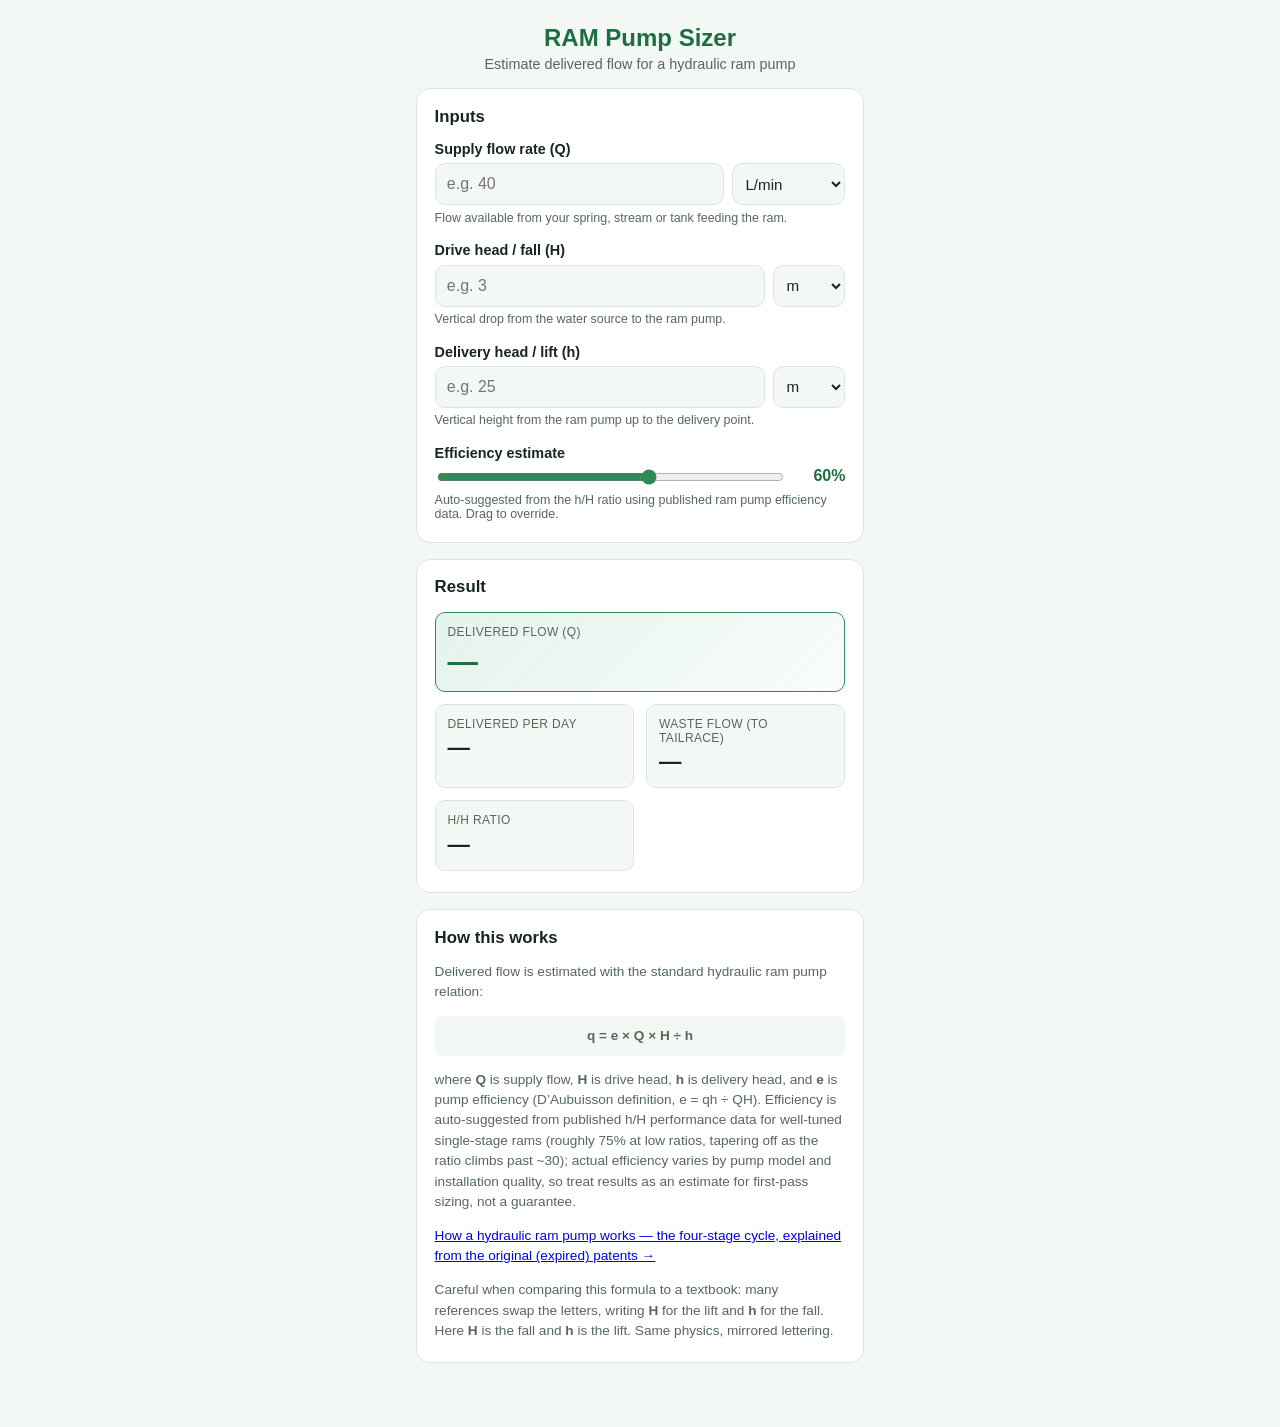
==== index.html @ a342f838 "Ram Pump Sizer: initial deploy (3 expired-patent build, selftest 8/8) Co-Authored-By: Claude Fable 5" ====
<!DOCTYPE html>
<html lang="en">
<head>
<meta charset="UTF-8">
<meta name="viewport" content="width=device-width, initial-scale=1, viewport-fit=cover">
<title>RAM Pump Sizer</title>
<meta name="description" content="Size a hydraulic ram pump: estimate delivered flow rate from supply flow, drive head and delivery head.">
<meta name="theme-color" content="#1b4332">
<link rel="manifest" href="manifest.json">
<link rel="icon" href="icons/icon-192.png">
<link rel="apple-touch-icon" href="icons/apple-touch-icon.png">
<link rel="stylesheet" href="styles.css">
</head>
<body>
<header class="app-header">
  <h1>RAM Pump Sizer</h1>
  <p class="subtitle">Estimate delivered flow for a hydraulic ram pump</p>
</header>

<main>
  <section class="card">
    <h2>Inputs</h2>

    <div class="field">
      <label for="supplyFlow">Supply flow rate (Q)</label>
      <div class="input-row">
        <input type="number" id="supplyFlow" inputmode="decimal" min="0" step="any" placeholder="e.g. 40">
        <select id="supplyFlowUnit">
          <option value="Lpm">L/min</option>
          <option value="Lps">L/s</option>
          <option value="m3h">m&sup3;/hr</option>
          <option value="gpm">US gal/min</option>
        </select>
      </div>
      <p class="hint">Flow available from your spring, stream or tank feeding the ram.</p>
    </div>

    <div class="field">
      <label for="driveHead">Drive head / fall (H)</label>
      <div class="input-row">
        <input type="number" id="driveHead" inputmode="decimal" min="0" step="any" placeholder="e.g. 3">
        <select id="driveHeadUnit" class="unit-length">
          <option value="m">m</option>
          <option value="ft">ft</option>
        </select>
      </div>
      <p class="hint">Vertical drop from the water source to the ram pump.</p>
    </div>

    <div class="field">
      <label for="deliveryHead">Delivery head / lift (h)</label>
      <div class="input-row">
        <input type="number" id="deliveryHead" inputmode="decimal" min="0" step="any" placeholder="e.g. 25">
        <select id="deliveryHeadUnit" class="unit-length">
          <option value="m">m</option>
          <option value="ft">ft</option>
        </select>
      </div>
      <p class="hint">Vertical height from the ram pump up to the delivery point.</p>
    </div>

    <div class="field">
      <label for="efficiency">Efficiency estimate <span id="effSuggestLabel" class="badge"></span></label>
      <div class="input-row">
        <input type="range" id="efficiency" min="20" max="85" step="1" value="60">
        <output id="efficiencyValue">60%</output>
      </div>
      <p class="hint">Auto-suggested from the h/H ratio using published ram pump efficiency data. Drag to override.</p>
    </div>
  </section>

  <section class="card result" id="resultCard">
    <h2>Result</h2>
    <div class="result-grid">
      <div class="result-item primary">
        <span class="result-label">Delivered flow (q)</span>
        <span class="result-value" id="deliveredFlow">&mdash;</span>
      </div>
      <div class="result-item">
        <span class="result-label">Delivered per day</span>
        <span class="result-value" id="deliveredPerDay">&mdash;</span>
      </div>
      <div class="result-item">
        <span class="result-label">Waste flow (to tailrace)</span>
        <span class="result-value" id="wasteFlow">&mdash;</span>
      </div>
      <div class="result-item">
        <span class="result-label">h/H ratio</span>
        <span class="result-value" id="ratioValue">&mdash;</span>
      </div>
    </div>
    <p id="ratioWarning" class="warning" hidden></p>
  </section>

  <section class="card about">
    <h2>How this works</h2>
    <p>Delivered flow is estimated with the standard hydraulic ram pump relation:</p>
    <p class="formula">q = e &times; Q &times; H &divide; h</p>
    <p>where <strong>Q</strong> is supply flow, <strong>H</strong> is drive head, <strong>h</strong> is delivery head, and <strong>e</strong> is pump efficiency (D&rsquo;Aubuisson definition, e = qh &divide; QH). Efficiency is auto-suggested from published h/H performance data for well-tuned single-stage rams (roughly 75% at low ratios, tapering off as the ratio climbs past ~30); actual efficiency varies by pump model and installation quality, so treat results as an estimate for first-pass sizing, not a guarantee.</p>
    <p><a href="how-it-works/">How a hydraulic ram pump works &mdash; the four-stage cycle, explained from the original (expired) patents &rarr;</a></p>
    <p class="hint">Careful when comparing this formula to a textbook: many references swap the letters, writing <strong>H</strong> for the lift and <strong>h</strong> for the fall. Here <strong>H</strong> is the fall and <strong>h</strong> is the lift. Same physics, mirrored lettering.</p>
  </section>
</main>

<footer>
  <button id="installBtn" class="install-btn" hidden>Install app</button>
</footer>

<script src="app.js"></script>
</body>
</html>
---- styles.css ----
:root {
  --bg: #0f1b14;
  --card-bg: #16261d;
  --card-border: #24392c;
  --text: #eef3ee;
  --text-dim: #9fb3a5;
  --accent: #4caf7d;
  --accent-strong: #6fd39a;
  --warn-bg: #3a2a12;
  --warn-border: #7a5417;
  --warn-text: #f0c987;
  --danger-bg: #3a1616;
  --danger-border: #7a2323;
  --danger-text: #f0a3a3;
}

@media (prefers-color-scheme: light) {
  :root {
    --bg: #f4f8f5;
    --card-bg: #ffffff;
    --card-border: #dbe6de;
    --text: #16261d;
    --text-dim: #55685c;
    --accent: #2e8b57;
    --accent-strong: #1f6e42;
    --warn-bg: #fff3dc;
    --warn-border: #e6b85c;
    --warn-text: #7a4f0a;
    --danger-bg: #fde3e3;
    --danger-border: #e58a8a;
    --danger-text: #8a1f1f;
  }
}

* { box-sizing: border-box; }

html, body {
  margin: 0;
  padding: 0;
  background: var(--bg);
  color: var(--text);
  font-family: -apple-system, BlinkMacSystemFont, "Segoe UI", Roboto, Helvetica, Arial, sans-serif;
  -webkit-text-size-adjust: 100%;
}

body {
  min-height: 100vh;
  padding-bottom: env(safe-area-inset-bottom);
}

.app-header {
  padding: 1.5rem 1.25rem 1rem;
  text-align: center;
}

.app-header h1 {
  margin: 0;
  font-size: 1.5rem;
  color: var(--accent-strong);
}

.subtitle {
  margin: 0.25rem 0 0;
  color: var(--text-dim);
  font-size: 0.9rem;
}

main {
  max-width: 480px;
  margin: 0 auto;
  padding: 0 1rem 2rem;
  display: flex;
  flex-direction: column;
  gap: 1rem;
}

.card {
  background: var(--card-bg);
  border: 1px solid var(--card-border);
  border-radius: 14px;
  padding: 1.1rem 1.1rem 1.3rem;
}

.card h2 {
  margin: 0 0 0.9rem;
  font-size: 1.05rem;
  color: var(--text);
}

.field {
  margin-bottom: 1.1rem;
}

.field:last-child {
  margin-bottom: 0;
}

.field label {
  display: block;
  font-size: 0.9rem;
  font-weight: 600;
  margin-bottom: 0.4rem;
}

.badge {
  font-weight: 400;
  font-size: 0.78rem;
  color: var(--text-dim);
}

.input-row {
  display: flex;
  gap: 0.5rem;
}

input[type="number"] {
  flex: 1;
  min-width: 0;
  background: var(--bg);
  border: 1px solid var(--card-border);
  color: var(--text);
  border-radius: 10px;
  padding: 0.65rem 0.7rem;
  font-size: 1rem;
}

select {
  background: var(--bg);
  border: 1px solid var(--card-border);
  color: var(--text);
  border-radius: 10px;
  padding: 0.65rem 0.5rem;
  font-size: 0.95rem;
}

select.unit-length {
  min-width: 4.5rem;
}

input[type="range"] {
  flex: 1;
  accent-color: var(--accent);
}

output {
  min-width: 3.2rem;
  text-align: right;
  font-variant-numeric: tabular-nums;
  font-weight: 600;
  color: var(--accent-strong);
}

.hint {
  margin: 0.35rem 0 0;
  font-size: 0.78rem;
  color: var(--text-dim);
}

.result-grid {
  display: grid;
  grid-template-columns: 1fr 1fr;
  gap: 0.75rem;
}

.result-item {
  background: var(--bg);
  border: 1px solid var(--card-border);
  border-radius: 10px;
  padding: 0.75rem;
  display: flex;
  flex-direction: column;
  gap: 0.3rem;
}

.result-item.primary {
  grid-column: 1 / -1;
  background: linear-gradient(135deg, rgba(76,175,125,0.15), rgba(76,175,125,0.03));
  border-color: var(--accent);
}

.result-label {
  font-size: 0.75rem;
  color: var(--text-dim);
  text-transform: uppercase;
  letter-spacing: 0.03em;
}

.result-value {
  font-size: 1.4rem;
  font-weight: 700;
  font-variant-numeric: tabular-nums;
}

.result-item.primary .result-value {
  color: var(--accent-strong);
  font-size: 1.9rem;
}

.warning {
  margin: 0.9rem 0 0;
  padding: 0.65rem 0.8rem;
  border-radius: 10px;
  font-size: 0.85rem;
  background: var(--warn-bg);
  border: 1px solid var(--warn-border);
  color: var(--warn-text);
}

.warning.danger {
  background: var(--danger-bg);
  border-color: var(--danger-border);
  color: var(--danger-text);
}

.about p {
  font-size: 0.85rem;
  color: var(--text-dim);
  line-height: 1.5;
}

.formula {
  text-align: center;
  font-size: 1.1rem;
  font-weight: 700;
  color: var(--accent-strong);
  background: var(--bg);
  border-radius: 8px;
  padding: 0.6rem;
}

footer {
  display: flex;
  justify-content: center;
  padding: 0 1rem 2rem;
}

.install-btn {
  background: var(--accent);
  color: #062012;
  border: none;
  border-radius: 999px;
  padding: 0.75rem 1.6rem;
  font-size: 0.95rem;
  font-weight: 700;
  cursor: pointer;
}

.install-btn:active {
  transform: scale(0.98);
}
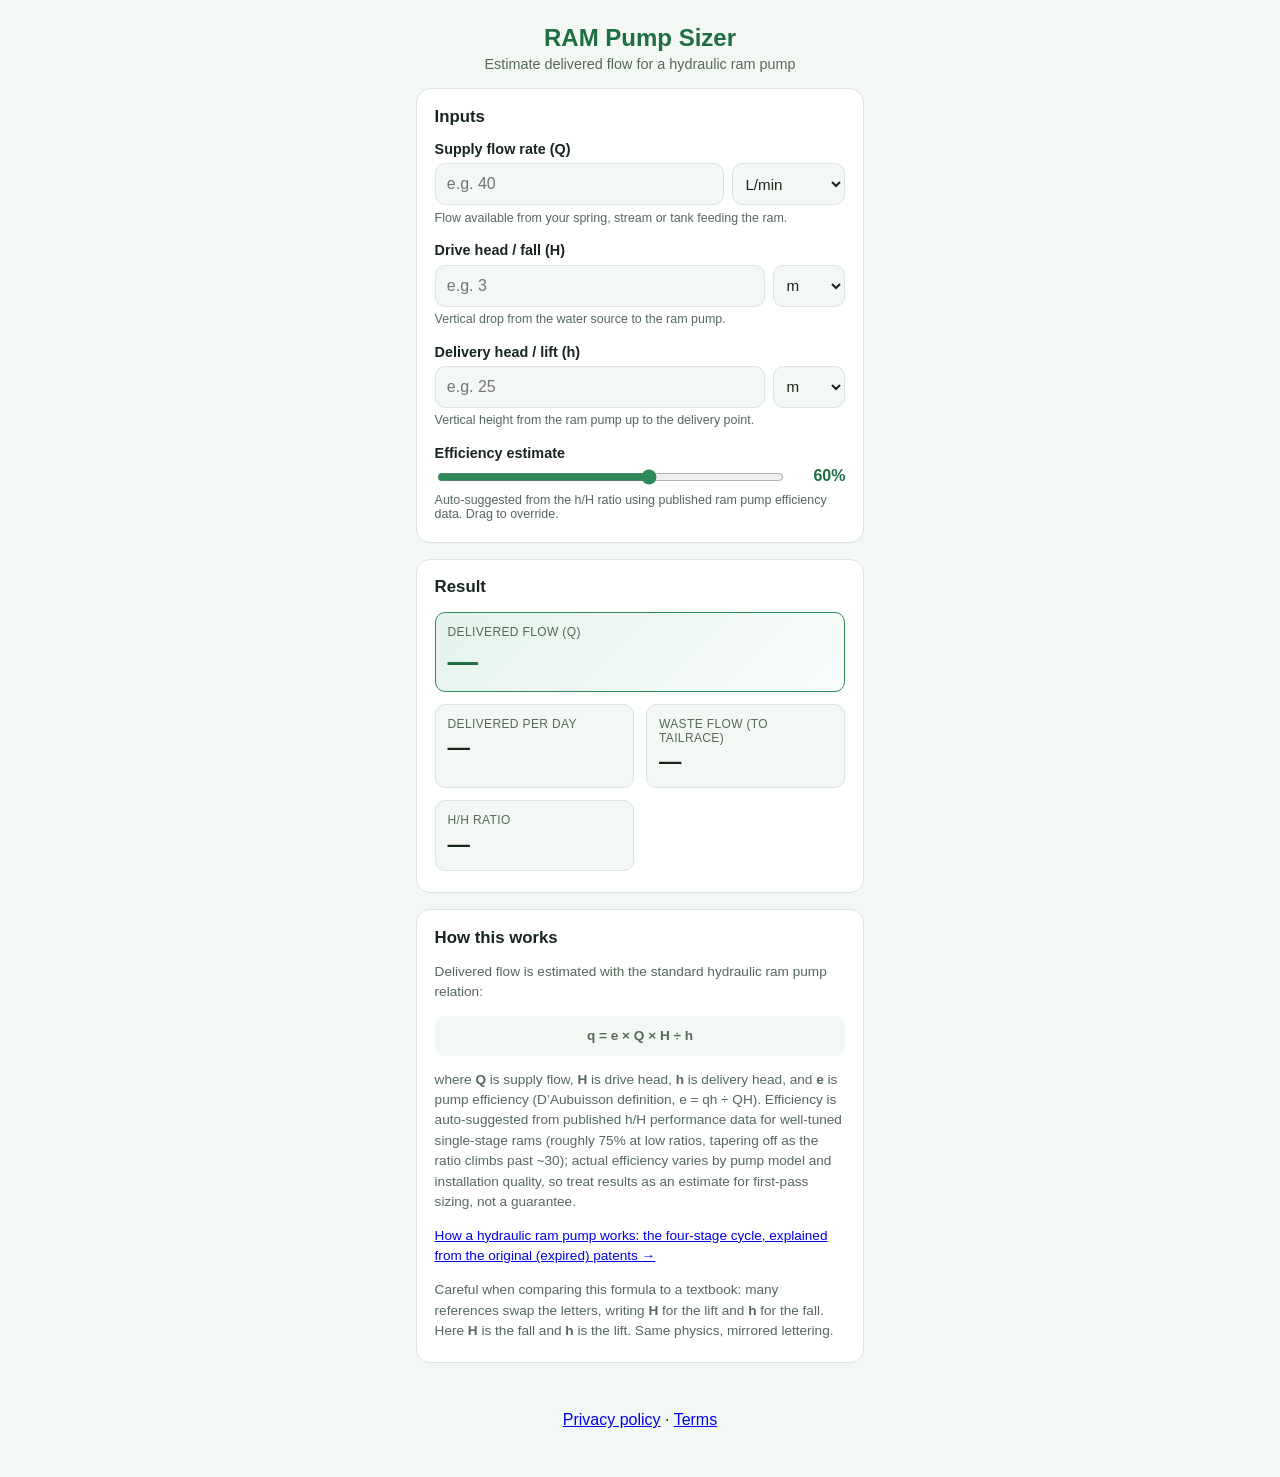
==== commit 2c5ebd50: "compliance: privacy/terms link, em dashes, close a farm-secrecy leak site_compliance.py FAIL (no pri" ====
--- a/index.html
+++ b/index.html
@@ -74,19 +74,19 @@
     <div class="result-grid">
       <div class="result-item primary">
         <span class="result-label">Delivered flow (q)</span>
-        <span class="result-value" id="deliveredFlow">&mdash;</span>
+        <span class="result-value" id="deliveredFlow">N/A</span>
       </div>
       <div class="result-item">
         <span class="result-label">Delivered per day</span>
-        <span class="result-value" id="deliveredPerDay">&mdash;</span>
+        <span class="result-value" id="deliveredPerDay">N/A</span>
       </div>
       <div class="result-item">
         <span class="result-label">Waste flow (to tailrace)</span>
-        <span class="result-value" id="wasteFlow">&mdash;</span>
+        <span class="result-value" id="wasteFlow">N/A</span>
       </div>
       <div class="result-item">
         <span class="result-label">h/H ratio</span>
-        <span class="result-value" id="ratioValue">&mdash;</span>
+        <span class="result-value" id="ratioValue">N/A</span>
       </div>
     </div>
     <p id="ratioWarning" class="warning" hidden></p>
@@ -97,13 +97,14 @@
     <p>Delivered flow is estimated with the standard hydraulic ram pump relation:</p>
     <p class="formula">q = e &times; Q &times; H &divide; h</p>
     <p>where <strong>Q</strong> is supply flow, <strong>H</strong> is drive head, <strong>h</strong> is delivery head, and <strong>e</strong> is pump efficiency (D&rsquo;Aubuisson definition, e = qh &divide; QH). Efficiency is auto-suggested from published h/H performance data for well-tuned single-stage rams (roughly 75% at low ratios, tapering off as the ratio climbs past ~30); actual efficiency varies by pump model and installation quality, so treat results as an estimate for first-pass sizing, not a guarantee.</p>
-    <p><a href="how-it-works/">How a hydraulic ram pump works &mdash; the four-stage cycle, explained from the original (expired) patents &rarr;</a></p>
+    <p><a href="how-it-works/">How a hydraulic ram pump works: the four-stage cycle, explained from the original (expired) patents &rarr;</a></p>
     <p class="hint">Careful when comparing this formula to a textbook: many references swap the letters, writing <strong>H</strong> for the lift and <strong>h</strong> for the fall. Here <strong>H</strong> is the fall and <strong>h</strong> is the lift. Same physics, mirrored lettering.</p>
   </section>
 </main>
 
 <footer>
   <button id="installBtn" class="install-btn" hidden>Install app</button>
+  <p class="fine"><a href="https://fscholtesdowd.github.io/privacy/">Privacy policy</a> &middot; <a href="https://fscholtesdowd.github.io/terms/">Terms</a></p>
 </footer>
 
 <script src="app.js"></script>
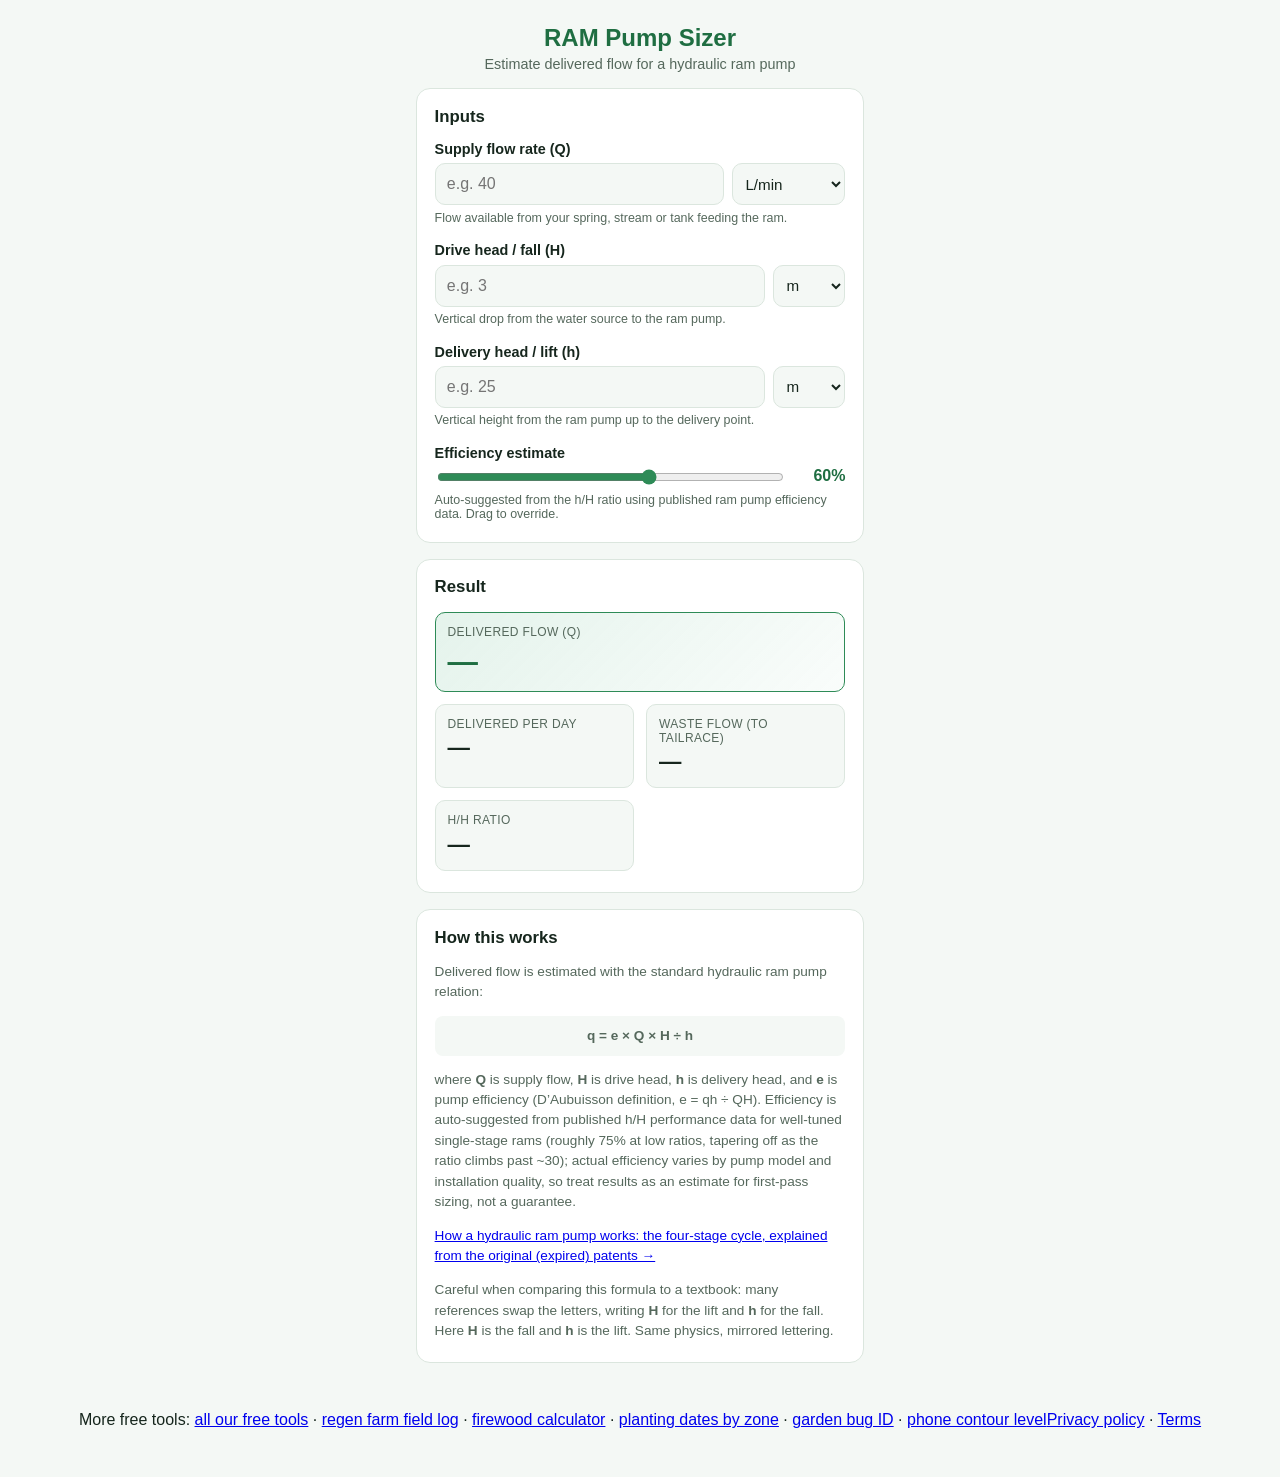
==== commit 8688a8b1: "Link ram-pump-sizer into the sibling-tools footer" ====
--- a/index.html
+++ b/index.html
@@ -104,6 +104,7 @@
 
 <footer>
   <button id="installBtn" class="install-btn" hidden>Install app</button>
+  <p>More free tools: <a href="https://fscholtesdowd.github.io/">all our free tools</a> &middot; <a href="https://fscholtesdowd.github.io/regen-farm-log/">regen farm field log</a> &middot; <a href="https://fscholtesdowd.github.io/firewood-calculator/">firewood calculator</a> &middot; <a href="https://fscholtesdowd.github.io/planting-dates/">planting dates by zone</a> &middot; <a href="https://fscholtesdowd.github.io/good-bug-bad-bug/">garden bug ID</a> &middot; <a href="https://fscholtesdowd.github.io/contour-level/">phone contour level</a></p>
   <p class="fine"><a href="https://fscholtesdowd.github.io/privacy/">Privacy policy</a> &middot; <a href="https://fscholtesdowd.github.io/terms/">Terms</a></p>
 </footer>
 
